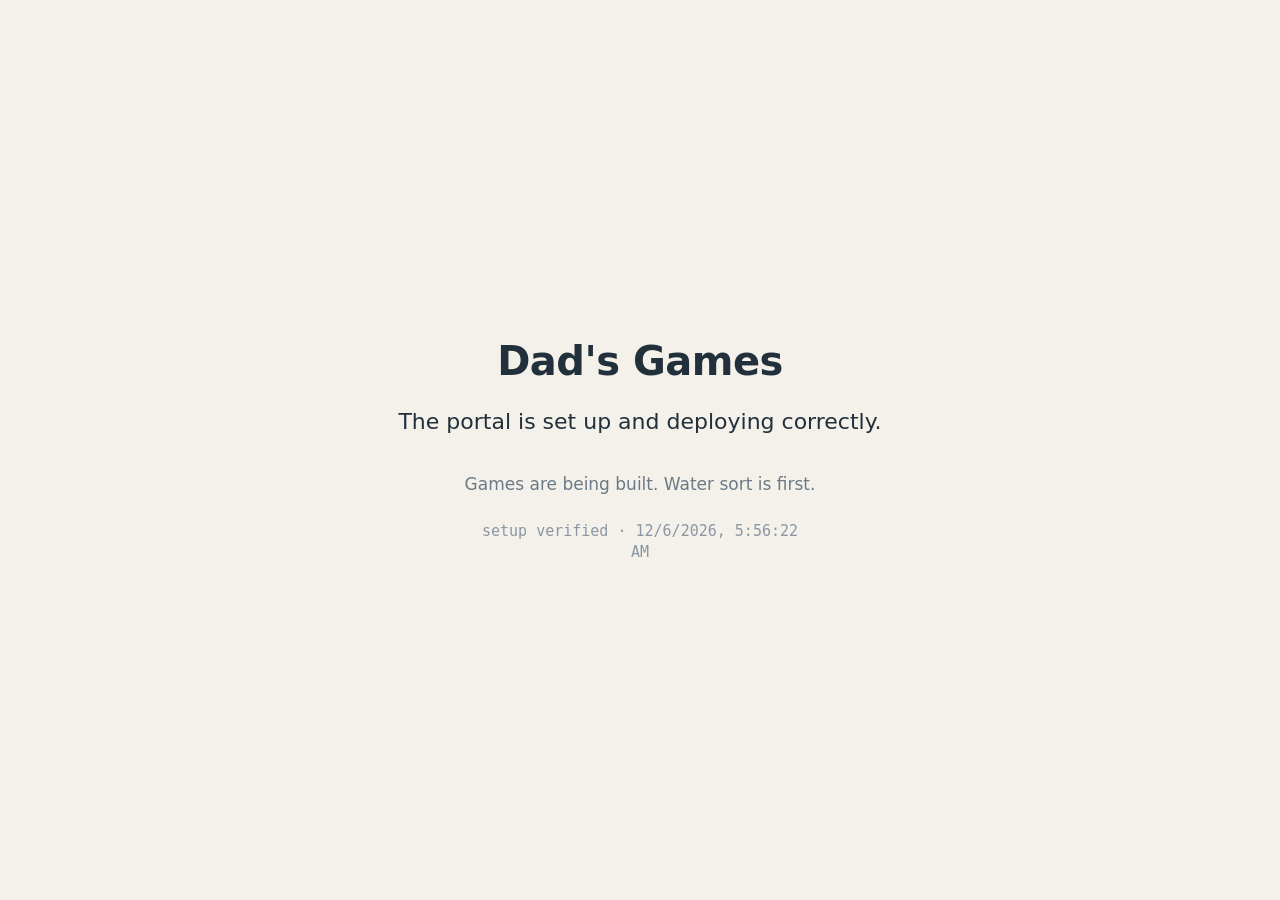
==== index.html @ b81fe502 "Scaffold the portal: dev server, project rules, deploy placeholder Sets up the local half of T1 from" ====
<!doctype html>
<html lang="en">
<head>
<meta charset="utf-8">
<meta name="viewport" content="width=device-width, initial-scale=1, user-scalable=no">
<meta name="theme-color" content="#1b3a5c">
<title>Dad's Games</title>
<style>
  :root { color-scheme: light; }
  html, body {
    margin: 0;
    height: 100%;
    background: #f4f1ea;
    color: #22303c;
    font: 500 20px/1.5 system-ui, -apple-system, "Segoe UI", Roboto, sans-serif;
    -webkit-user-select: none;
    user-select: none;
  }
  body {
    display: flex;
    flex-direction: column;
    align-items: center;
    justify-content: center;
    text-align: center;
    padding: 24px;
    box-sizing: border-box;
  }
  h1 { font-size: 40px; margin: 0 0 8px; letter-spacing: -0.5px; }
  p { font-size: 22px; margin: 6px 0; max-width: 22em; }
  .muted { color: #6b7a87; font-size: 17px; margin-top: 28px; }
  .stamp {
    margin-top: 18px;
    font: 500 15px/1.4 ui-monospace, "Cascadia Mono", Consolas, monospace;
    color: #8a97a3;
  }
</style>
</head>
<body>
  <h1>Dad's Games</h1>
  <p>The portal is set up and deploying correctly.</p>
  <p class="muted">Games are being built. Water sort is first.</p>
  <p class="stamp" id="stamp"></p>
  <script>
    // Proves you are looking at the deployed copy, not a cached older one.
    document.getElementById('stamp').textContent =
      'setup verified · ' + new Date().toLocaleString();
  </script>
</body>
</html>
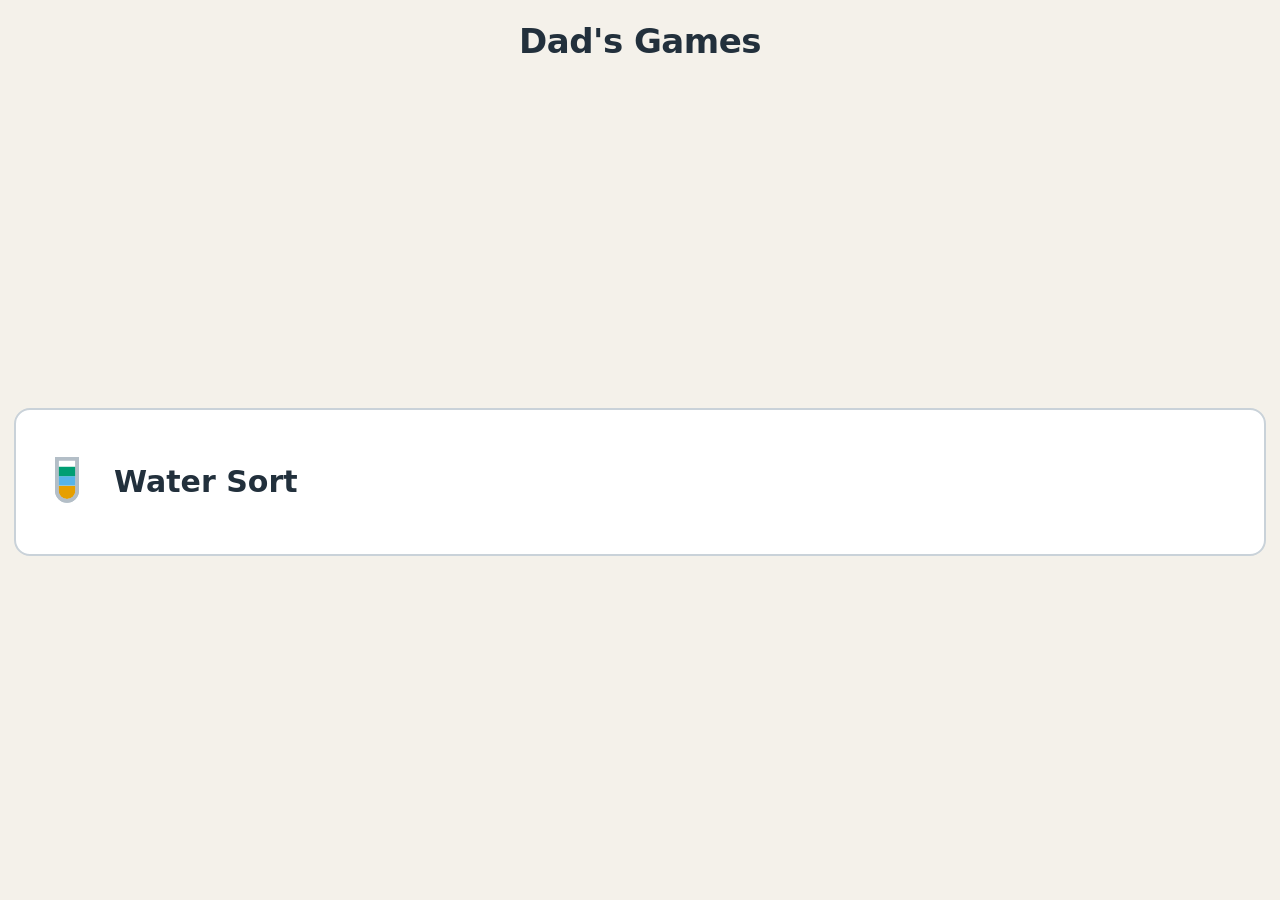
==== commit 9a1e1a22: "Water sort: the screen he actually plays Tap a vial to pick it up, tap another to pour. No dragging:" ====
--- a/index.html
+++ b/index.html
@@ -2,48 +2,59 @@
 <html lang="en">
 <head>
 <meta charset="utf-8">
-<meta name="viewport" content="width=device-width, initial-scale=1, user-scalable=no">
-<meta name="theme-color" content="#1b3a5c">
+<meta name="viewport" content="width=device-width, initial-scale=1, viewport-fit=cover, user-scalable=no">
+<meta name="theme-color" content="#f4f1ea">
 <title>Dad's Games</title>
-<style>
-  :root { color-scheme: light; }
-  html, body {
-    margin: 0;
-    height: 100%;
-    background: #f4f1ea;
-    color: #22303c;
-    font: 500 20px/1.5 system-ui, -apple-system, "Segoe UI", Roboto, sans-serif;
-    -webkit-user-select: none;
-    user-select: none;
-  }
-  body {
-    display: flex;
-    flex-direction: column;
-    align-items: center;
-    justify-content: center;
-    text-align: center;
-    padding: 24px;
-    box-sizing: border-box;
-  }
-  h1 { font-size: 40px; margin: 0 0 8px; letter-spacing: -0.5px; }
-  p { font-size: 22px; margin: 6px 0; max-width: 22em; }
-  .muted { color: #6b7a87; font-size: 17px; margin-top: 28px; }
-  .stamp {
-    margin-top: 18px;
-    font: 500 15px/1.4 ui-monospace, "Cascadia Mono", Consolas, monospace;
-    color: #8a97a3;
-  }
-</style>
+<link rel="stylesheet" href="style.css">
 </head>
 <body>
-  <h1>Dad's Games</h1>
-  <p>The portal is set up and deploying correctly.</p>
-  <p class="muted">Games are being built. Water sort is first.</p>
-  <p class="stamp" id="stamp"></p>
-  <script>
-    // Proves you are looking at the deployed copy, not a cached older one.
-    document.getElementById('stamp').textContent =
-      'setup verified · ' + new Date().toLocaleString();
-  </script>
+
+<div class="screen">
+  <h1 class="menu-title">Dad's Games</h1>
+  <div class="menu-list" id="menu"></div>
+</div>
+
+<script src="shared/state.js"></script>
+<script src="shared/guard.js"></script>
+<script src="shared/shell.js"></script>
+<script>
+(function () {
+  'use strict';
+
+  /* The menu is this list. Adding a game later is one entry — the layout,
+   * the sizing and the tap handling all follow from it, and a game that is
+   * not finished simply isn't listed. A button that leads nowhere is worse
+   * than no button at all. */
+  var GAMES = [
+    {
+      id: 'water-sort',
+      label: 'Water Sort',
+      href: 'water-sort/',
+      icon:
+        '<svg viewBox="0 0 40 40" aria-hidden="true">' +
+        '<path d="M13 4h14v22a7 7 0 0 1-14 0z" fill="#fff" stroke="#b3bec7" stroke-width="2.5"/>' +
+        '<path d="M14.2 26a5.8 5.8 0 0 0 11.6 0v-3.5H14.2z" fill="#e69f00"/>' +
+        '<rect x="14.2" y="16" width="11.6" height="6.5" fill="#56b4e9"/>' +
+        '<rect x="14.2" y="9.5" width="11.6" height="6.5" fill="#009e73"/>' +
+        '<path d="M13 4h14v22a7 7 0 0 1-14 0z" fill="none" stroke="#b3bec7" stroke-width="2.5"/>' +
+        '</svg>'
+    }
+  ];
+
+  Portal.shell.start({ game: 'menu', isMenu: true });
+
+  var list = document.getElementById('menu');
+  GAMES.forEach(function (game) {
+    var button = document.createElement('button');
+    button.className = 'btn game-button';
+    button.type = 'button';
+    button.innerHTML = game.icon + '<span>' + game.label + '</span>';
+    button.addEventListener('click', function () {
+      window.location.href = game.href;
+    });
+    list.appendChild(button);
+  });
+})();
+</script>
 </body>
 </html>
--- a/style.css
+++ b/style.css
@@ -0,0 +1,212 @@
+/* Shared look and feel for the whole portal.
+ *
+ * Sizing rules that are not negotiable, because of who plays this:
+ *   - nothing you can tap is smaller than 64px
+ *   - no text below 20px, and nothing that matters below 24px
+ *   - every screen fits 360 x 760 without scrolling (Galaxy S10)
+ *
+ * The portal deliberately commits to one light theme rather than following
+ * the phone's dark mode. A game that looks different depending on a setting
+ * he didn't knowingly change is a game he has to re-learn.
+ */
+
+:root {
+  color-scheme: light;
+
+  --bg: #f4f1ea;
+  --surface: #ffffff;
+  --ink: #22303c;
+  --ink-soft: #64757f;
+  --line: #c9d2d9;
+
+  --accent: #1b3a5c;
+  --accent-ink: #ffffff;
+  --accent-soft: rgba(27, 58, 92, 0.14);
+
+  --radius: 16px;
+  --gap: 12px;
+  --edge: 14px;
+
+  /* Okabe–Ito: a palette chosen so the colours stay distinguishable with any
+   * common form of colour blindness, which also makes them easy to tell apart
+   * for ageing eyes. Ordered so the easiest pairs are used first, since the
+   * gentle and easy puzzles only reach for the first three or four. */
+  --c0: #e69f00;
+  --c1: #56b4e9;
+  --c2: #009e73;
+  --c3: #f0e442;
+  --c4: #0072b2;
+  --c5: #d55e00;
+  --c6: #cc79a7;
+  --c7: #3b3b3b;
+}
+
+* { box-sizing: border-box; }
+
+html, body {
+  margin: 0;
+  height: 100%;
+  overflow: hidden;              /* nothing in the portal ever scrolls */
+  overscroll-behavior: none;     /* no pull-to-refresh */
+  background: var(--bg);
+  color: var(--ink);
+  font: 500 20px/1.4 system-ui, -apple-system, "Segoe UI", Roboto, sans-serif;
+  -webkit-user-select: none;
+  user-select: none;
+  -webkit-tap-highlight-color: transparent;
+  touch-action: manipulation;    /* no double-tap zoom */
+}
+
+/* Every page is this shape: a line of reassurance, the thing you came for,
+ * and the way out. The way out never moves. */
+.screen {
+  height: 100%;
+  display: flex;
+  flex-direction: column;
+  padding: var(--edge);
+  padding-block: calc(var(--edge) + env(safe-area-inset-top, 0px))
+                 calc(var(--edge) + env(safe-area-inset-bottom, 0px));
+  gap: var(--gap);
+}
+
+.assurance {
+  flex: none;
+  text-align: center;
+  font-size: 20px;
+  font-weight: 600;
+  color: var(--ink-soft);
+  min-height: 26px;
+}
+
+.stage {
+  flex: 1;
+  min-height: 0;                 /* lets the stage shrink instead of overflowing */
+  display: flex;
+  align-items: center;
+  justify-content: center;
+}
+
+/* ---------------------------------------------------------------- buttons */
+
+.btn {
+  /* line-height leaves room for a label that wraps. "Start Over" does not fit
+   * on one line at 360px, and shrinking the type to force it would put the
+   * most important words on the screen below the size he can read
+   * comfortably. Two big lines beat one small one. */
+  font: 600 24px/1.1 system-ui, -apple-system, "Segoe UI", Roboto, sans-serif;
+  color: var(--ink);
+  background: var(--surface);
+  border: 2px solid var(--line);
+  border-radius: var(--radius);
+  min-height: 72px;
+  padding: 0 14px;
+  cursor: pointer;
+  touch-action: manipulation;
+  transition: transform 90ms ease, background 90ms ease;
+}
+
+.btn:active { transform: scale(0.96); background: #eef2f5; }
+
+.btn-primary {
+  background: var(--accent);
+  border-color: var(--accent);
+  color: var(--accent-ink);
+}
+.btn-primary:active { background: #24496f; }
+
+/* The three controls that are present in every game, always, in the same
+ * places. They do not grey out, move, or disappear — if he is lost, the way
+ * back is where it always was. */
+.controls {
+  flex: none;
+  display: grid;
+  grid-template-columns: 1fr 1fr 1fr;
+  gap: 8px;
+  align-items: stretch;
+}
+
+.controls .btn {
+  padding: 0 6px;
+  display: flex;
+  align-items: center;
+  justify-content: center;
+  text-align: center;
+}
+
+/* ------------------------------------------------------------------- menu */
+
+.menu-title {
+  flex: none;
+  text-align: center;
+  font-size: 34px;
+  font-weight: 700;
+  letter-spacing: -0.5px;
+  margin: 4px 0 0;
+}
+
+.menu-list {
+  flex: 1;
+  min-height: 0;
+  display: grid;
+  gap: var(--gap);
+  align-content: center;
+  grid-auto-rows: minmax(96px, 148px);
+}
+
+.game-button {
+  display: flex;
+  align-items: center;
+  gap: 18px;
+  padding: 0 22px;
+  text-align: left;
+  font-size: 30px;
+  font-weight: 700;
+}
+
+.game-button svg { flex: none; width: 58px; height: 58px; }
+
+/* ------------------------------------------------------------ celebration */
+
+.celebrate {
+  position: fixed;
+  inset: 0;
+  z-index: 50;
+  background: rgba(244, 241, 234, 0.97);
+  display: flex;
+  flex-direction: column;
+  align-items: center;
+  justify-content: center;
+  gap: 26px;
+  padding: var(--edge);
+}
+
+.celebrate canvas {
+  position: absolute;
+  inset: 0;
+  width: 100%;
+  height: 100%;
+  pointer-events: none;
+}
+
+.celebrate-text {
+  position: relative;
+  font-size: 46px;
+  font-weight: 800;
+  letter-spacing: -1px;
+  text-align: center;
+  color: var(--accent);
+}
+
+.celebrate .btn {
+  position: relative;
+  min-width: 260px;
+  min-height: 88px;
+  font-size: 30px;
+}
+
+.celebrate .btn-quiet {
+  min-height: 72px;
+  min-width: 180px;
+  font-size: 22px;
+  color: var(--ink-soft);
+}
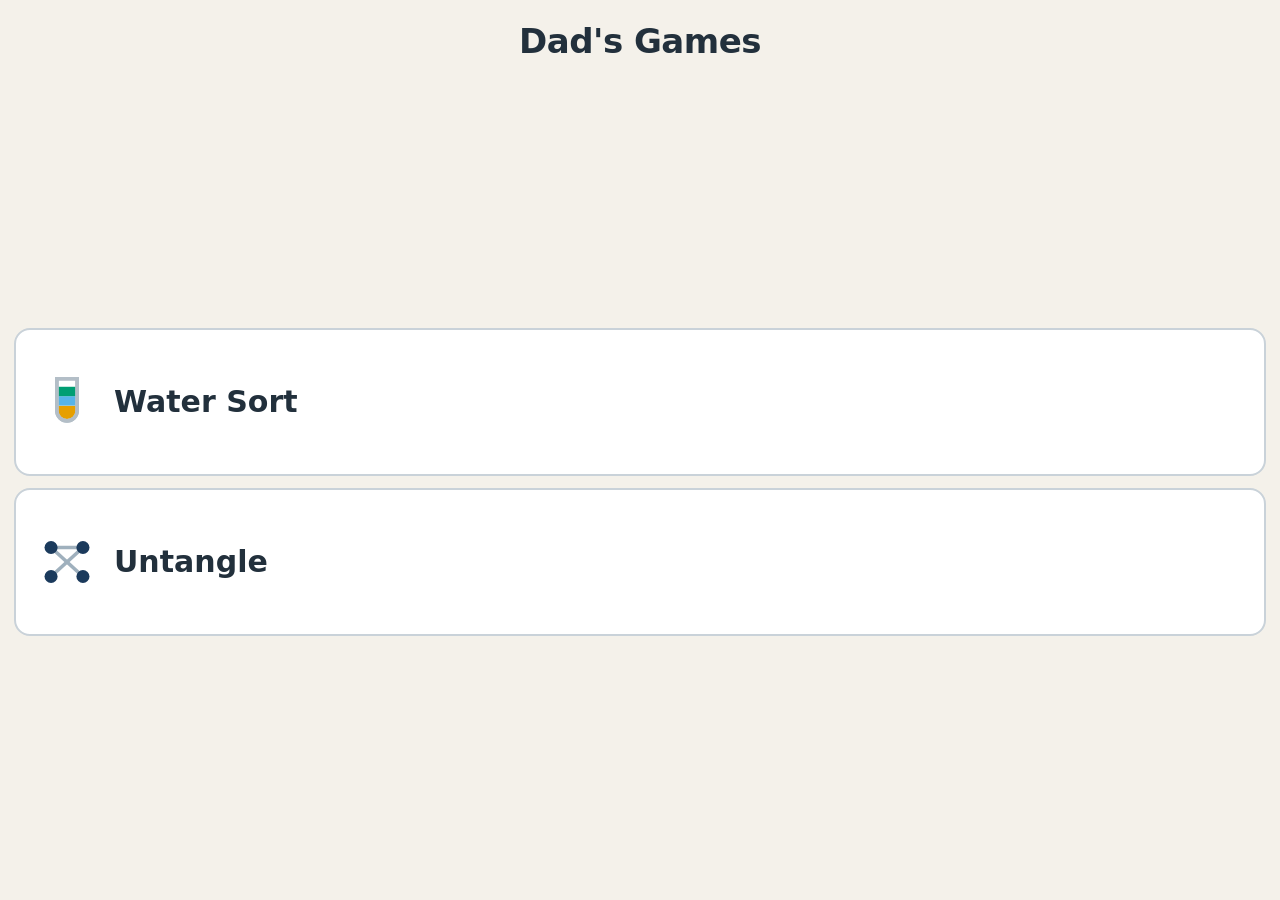
==== commit ed277481: "Untangle: pegs, strings, and a board that always comes apart The pegboard game: strings joining pegs" ====
--- a/index.html
+++ b/index.html
@@ -38,6 +38,21 @@
         '<rect x="14.2" y="9.5" width="11.6" height="6.5" fill="#009e73"/>' +
         '<path d="M13 4h14v22a7 7 0 0 1-14 0z" fill="none" stroke="#b3bec7" stroke-width="2.5"/>' +
         '</svg>'
+    },
+    {
+      id: 'untangle',
+      label: 'Untangle',
+      href: 'untangle/',
+      icon:
+        '<svg viewBox="0 0 40 40" aria-hidden="true">' +
+        '<g stroke="#9fb0bd" stroke-width="2.5" stroke-linecap="round">' +
+        '<path d="M9 10L31 30"/><path d="M31 10L9 30"/><path d="M9 10h22"/>' +
+        '</g>' +
+        '<g fill="#1b3a5c">' +
+        '<circle cx="9" cy="10" r="4.5"/><circle cx="31" cy="10" r="4.5"/>' +
+        '<circle cx="9" cy="30" r="4.5"/><circle cx="31" cy="30" r="4.5"/>' +
+        '</g>' +
+        '</svg>'
     }
   ];
 
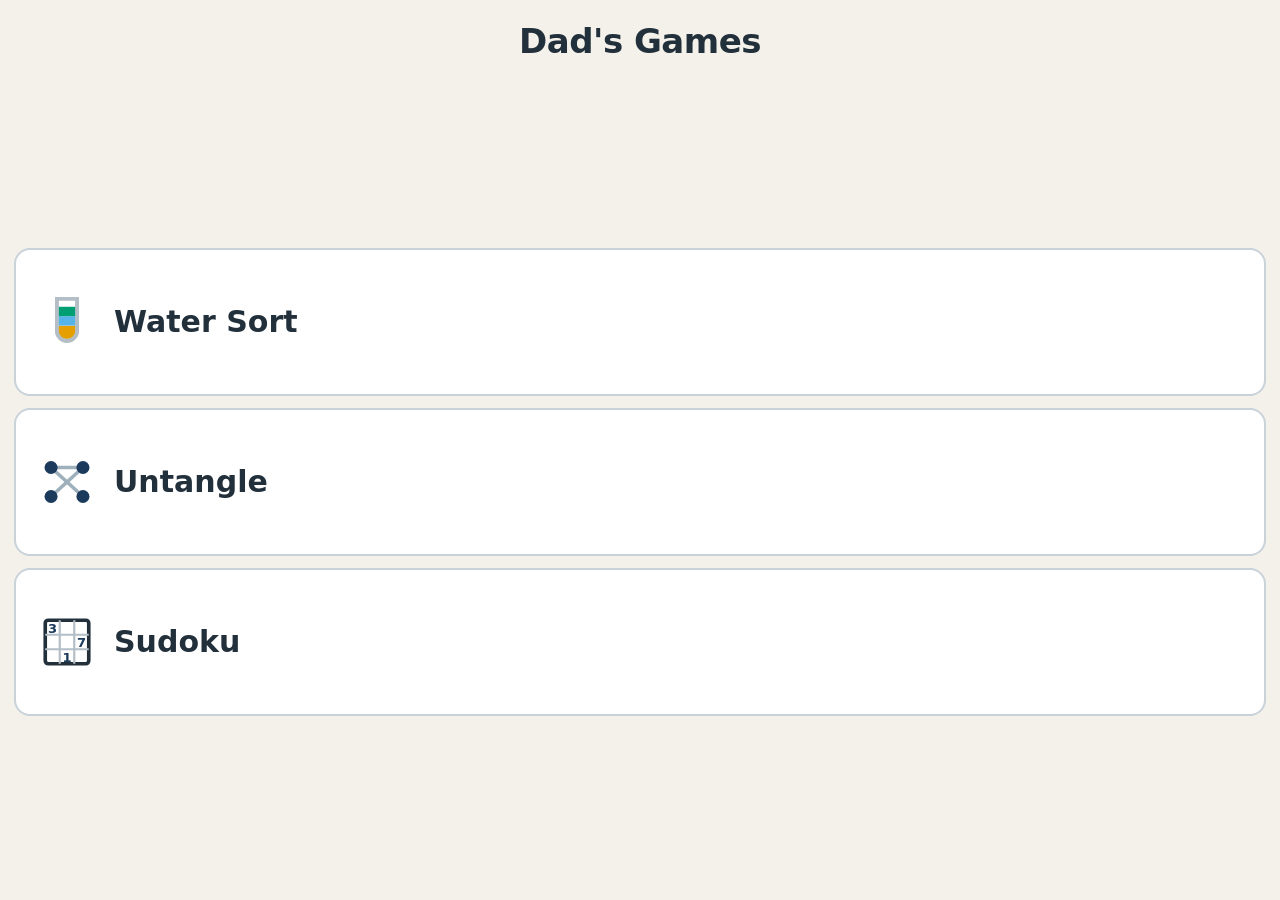
==== commit ae2d4ca1: "Sudoku: one answer, guaranteed, and nothing said until the grid is full The third game. Tap a square" ====
--- a/index.html
+++ b/index.html
@@ -53,6 +53,21 @@
         '<circle cx="9" cy="30" r="4.5"/><circle cx="31" cy="30" r="4.5"/>' +
         '</g>' +
         '</svg>'
+    },
+    {
+      id: 'sudoku',
+      label: 'Sudoku',
+      href: 'sudoku/',
+      icon:
+        '<svg viewBox="0 0 40 40" aria-hidden="true">' +
+        '<rect x="5" y="5" width="30" height="30" rx="2" fill="#fff" stroke="#22303c" stroke-width="2.5"/>' +
+        '<g stroke="#b3bec7" stroke-width="1.5">' +
+        '<path d="M15 5v30M25 5v30M5 15h30M5 25h30"/>' +
+        '</g>' +
+        '<g fill="#1b3a5c" font-family="system-ui,sans-serif" font-size="9" font-weight="700" text-anchor="middle">' +
+        '<text x="10" y="13.5">3</text><text x="30" y="23.5">7</text><text x="20" y="33.5">1</text>' +
+        '</g>' +
+        '</svg>'
     }
   ];
 
@@ -64,6 +79,9 @@
     button.className = 'btn game-button';
     button.type = 'button';
     button.innerHTML = game.icon + '<span>' + game.label + '</span>';
+    // Stated outright, because the sudoku icon has numbers drawn in it and
+    // they would otherwise be read out as part of the name.
+    button.setAttribute('aria-label', game.label);
     button.addEventListener('click', function () {
       window.location.href = game.href;
     });
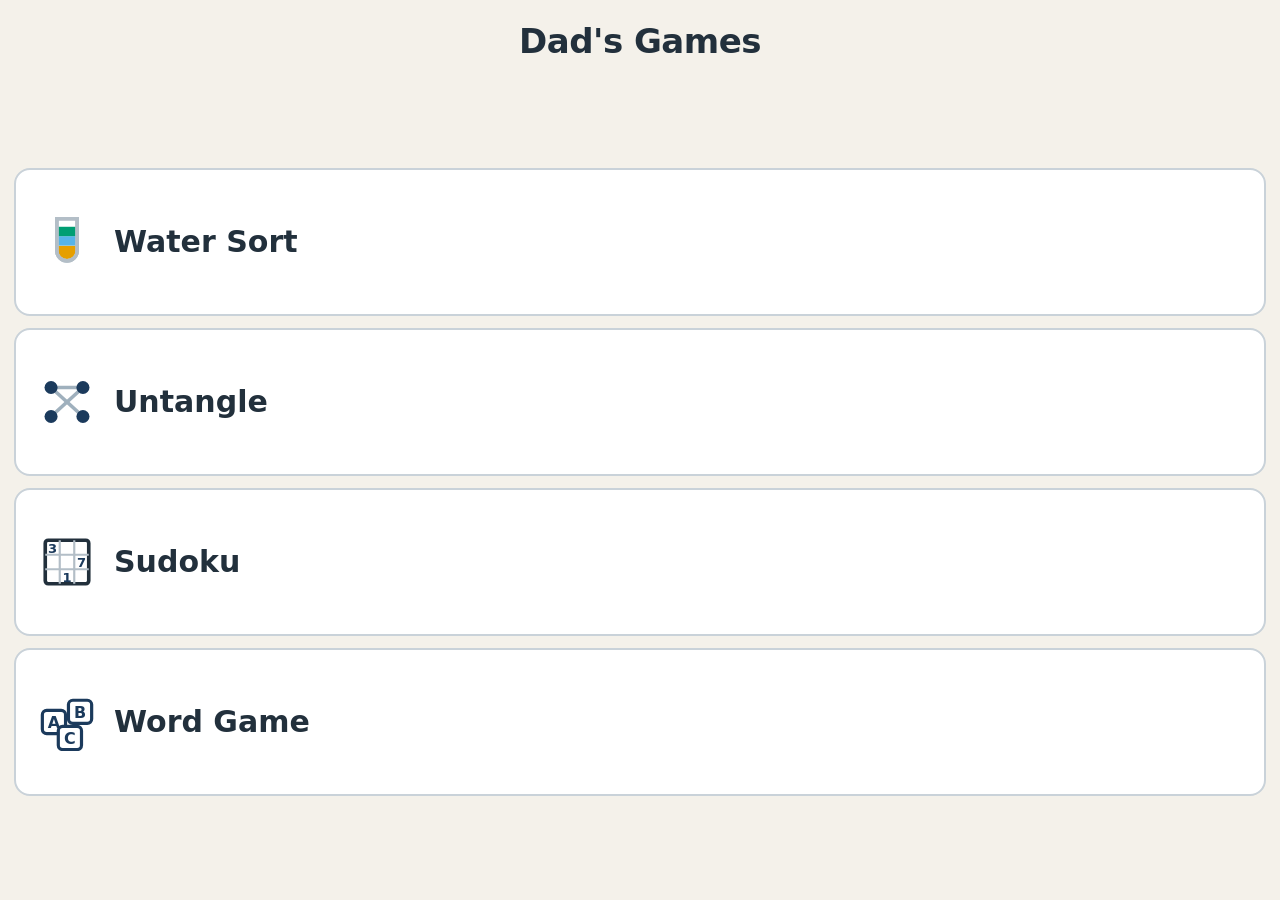
==== commit f85fb0ff: "Word game: spell words from a handful of letters The fourth and last game. Tap letters to spell a wo" ====
--- a/index.html
+++ b/index.html
@@ -68,6 +68,22 @@
         '<text x="10" y="13.5">3</text><text x="30" y="23.5">7</text><text x="20" y="33.5">1</text>' +
         '</g>' +
         '</svg>'
+    },
+    {
+      id: 'words',
+      label: 'Word Game',
+      href: 'words/',
+      icon:
+        '<svg viewBox="0 0 40 40" aria-hidden="true">' +
+        '<g fill="#fff" stroke="#1b3a5c" stroke-width="2.2">' +
+        '<rect x="3" y="12" width="16" height="16" rx="3"/>' +
+        '<rect x="21" y="5" width="16" height="16" rx="3"/>' +
+        '<rect x="14" y="23" width="16" height="16" rx="3"/>' +
+        '</g>' +
+        '<g fill="#1b3a5c" font-family="system-ui,sans-serif" font-size="11" font-weight="800" text-anchor="middle">' +
+        '<text x="11" y="24">A</text><text x="29" y="17">B</text><text x="22" y="35">C</text>' +
+        '</g>' +
+        '</svg>'
     }
   ];
 
--- a/style.css
+++ b/style.css
@@ -45,7 +45,12 @@
 
 html, body {
   margin: 0;
+  /* 100% of what, exactly: on a real phone Chrome's address bar takes a
+   * slice of the screen, so the page gets less height than the handset's
+   * spec sheet suggests. dvh is the height actually available right now.
+   * The plain percentage stays as a fallback for anything that predates it. */
   height: 100%;
+  height: 100dvh;
   overflow: hidden;              /* nothing in the portal ever scrolls */
   overscroll-behavior: none;     /* no pull-to-refresh */
   background: var(--bg);
